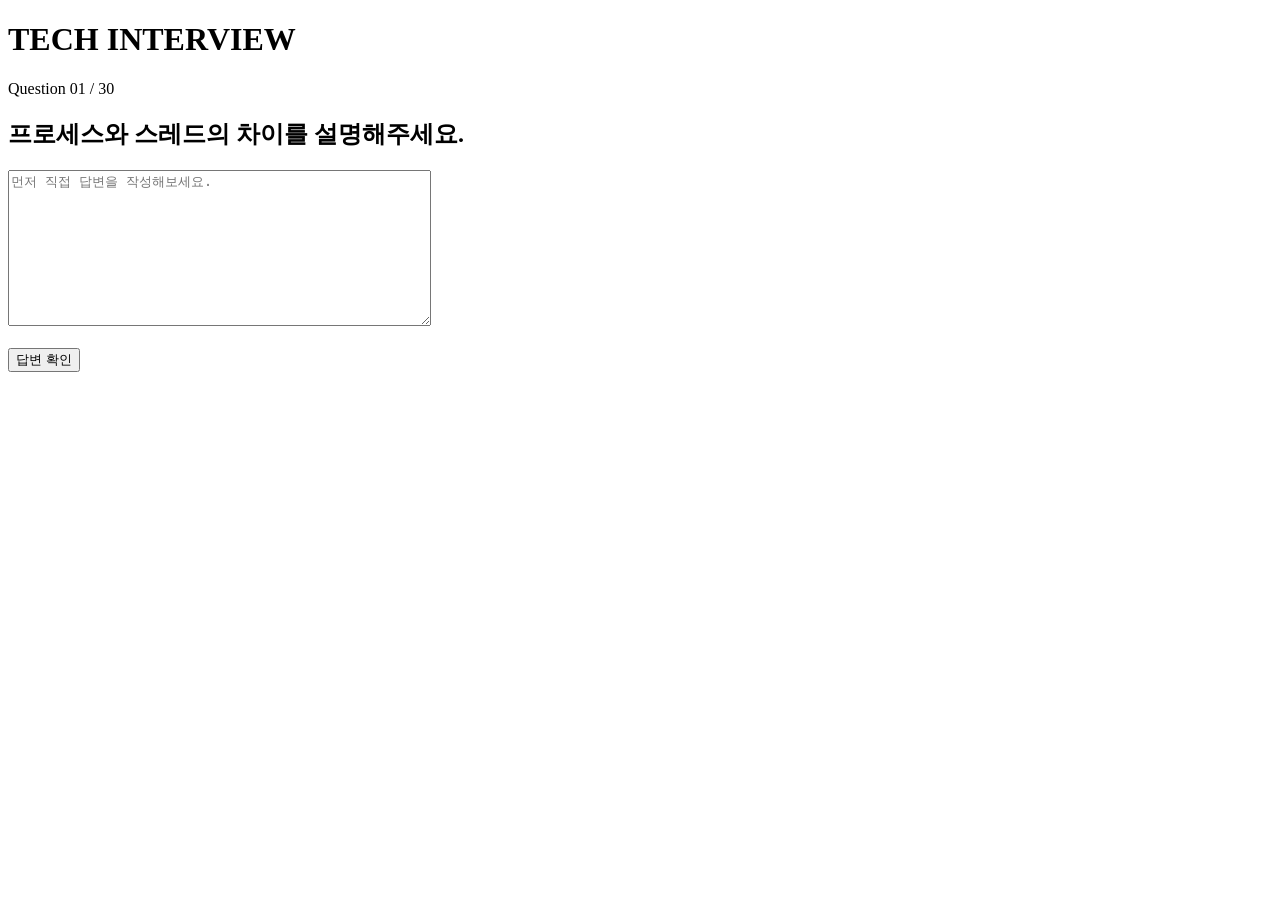
==== index.html @ 26f6b9c4 "Add initial HTML structure for Tech Interview page" ====
<!DOCTYPE html>
<html lang="ko">
<head>
    <meta charset="UTF-8">
    <meta name="viewport" content="width=device-width, initial-scale=1.0">

    <title>Tech Interview</title>
</head>

<body>

    <h1>TECH INTERVIEW</h1>

    <p>Question 01 / 30</p>

    <h2>프로세스와 스레드의 차이를 설명해주세요.</h2>

    <textarea
        placeholder="먼저 직접 답변을 작성해보세요."
        rows="10"
        cols="50"
    ></textarea>

    <br><br>

    <button>답변 확인</button>

</body>
</html>
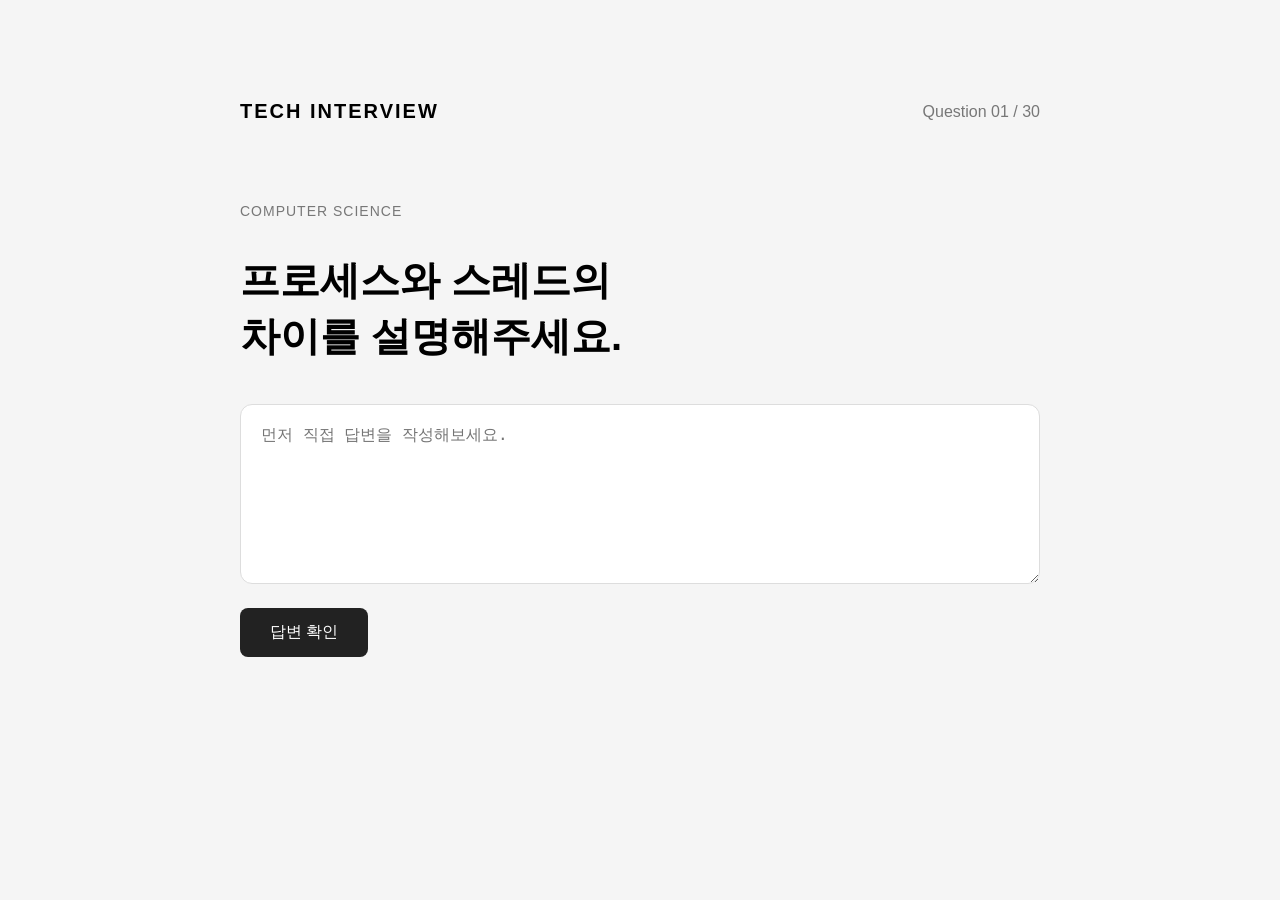
==== commit 49bb9b3b: "Refactor HTML structure for tech interview page" ====
--- a/index.html
+++ b/index.html
@@ -5,25 +5,33 @@
     <meta name="viewport" content="width=device-width, initial-scale=1.0">
 
     <title>Tech Interview</title>
+     <link rel="stylesheet" href="style.css">
 </head>
 
 <body>
 
-    <h1>TECH INTERVIEW</h1>
+    <main class="container">
 
-    <p>Question 01 / 30</p>
+        <header>
+            <p class="logo">TECH INTERVIEW</p>
+            <p class="progress">Question 01 / 30</p>
+        </header>
 
-    <h2>프로세스와 스레드의 차이를 설명해주세요.</h2>
+        <section class="question-section">
 
-    <textarea
-        placeholder="먼저 직접 답변을 작성해보세요."
-        rows="10"
-        cols="50"
-    ></textarea>
+            <p class="category">COMPUTER SCIENCE</p>
 
-    <br><br>
+            <h1>프로세스와 스레드의<br>차이를 설명해주세요.</h1>
 
-    <button>답변 확인</button>
+            <textarea
+                placeholder="먼저 직접 답변을 작성해보세요."
+            ></textarea>
+
+            <button>답변 확인</button>
+
+        </section>
+
+    </main>
 
 </body>
 </html>
--- a/style.css
+++ b/style.css
@@ -0,0 +1,68 @@
+* {
+    box-sizing: border-box;
+}
+
+body {
+    margin: 0;
+    background-color: #f5f5f5;
+    font-family: Arial, sans-serif;
+}
+
+.container {
+    width: 90%;
+    max-width: 800px;
+    margin: 80px auto;
+}
+
+header {
+    display: flex;
+    justify-content: space-between;
+    align-items: center;
+}
+
+.logo {
+    font-size: 20px;
+    font-weight: bold;
+    letter-spacing: 2px;
+}
+
+.progress {
+    color: #777;
+}
+
+.question-section {
+    margin-top: 60px;
+}
+
+.category {
+    color: #777;
+    font-size: 14px;
+    letter-spacing: 1px;
+}
+
+h1 {
+    font-size: 40px;
+    line-height: 1.4;
+    margin-bottom: 40px;
+}
+
+textarea {
+    width: 100%;
+    height: 180px;
+    padding: 20px;
+    border: 1px solid #ddd;
+    border-radius: 12px;
+    resize: vertical;
+    font-size: 16px;
+}
+
+button {
+    margin-top: 20px;
+    padding: 14px 30px;
+    border: none;
+    border-radius: 8px;
+    background-color: #222;
+    color: white;
+    font-size: 16px;
+    cursor: pointer;
+}
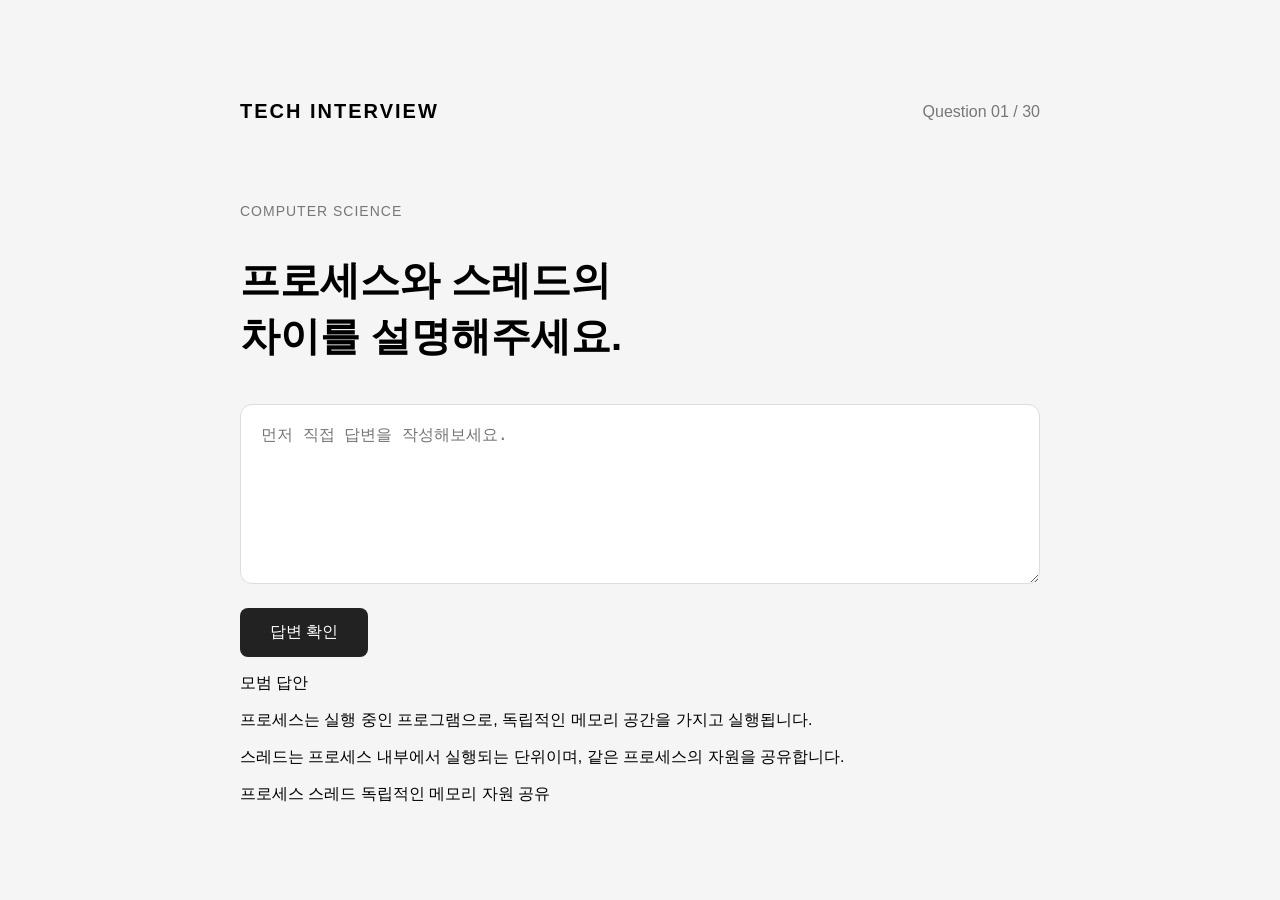
==== commit 143f2c13: "Update index.html" ====
--- a/index.html
+++ b/index.html
@@ -27,11 +27,37 @@
                 placeholder="먼저 직접 답변을 작성해보세요."
             ></textarea>
 
-            <button>답변 확인</button>
+            <button id="check-button">답변 확인</button>
 
+
+            <section id="result" class="result hidden">
+
+    <p class="result-title">모범 답안</p>
+
+    <p>
+        프로세스는 실행 중인 프로그램으로,
+        독립적인 메모리 공간을 가지고 실행됩니다.
+    </p>
+
+    <p>
+        스레드는 프로세스 내부에서 실행되는 단위이며,
+        같은 프로세스의 자원을 공유합니다.
+    </p>
+
+    <div class="keywords">
+        <span>프로세스</span>
+        <span>스레드</span>
+        <span>독립적인 메모리</span>
+        <span>자원 공유</span>
+    </div>
+
+</section>
+
+            
         </section>
 
     </main>
+    <script src="script.js"></script>
 
 </body>
 </html>
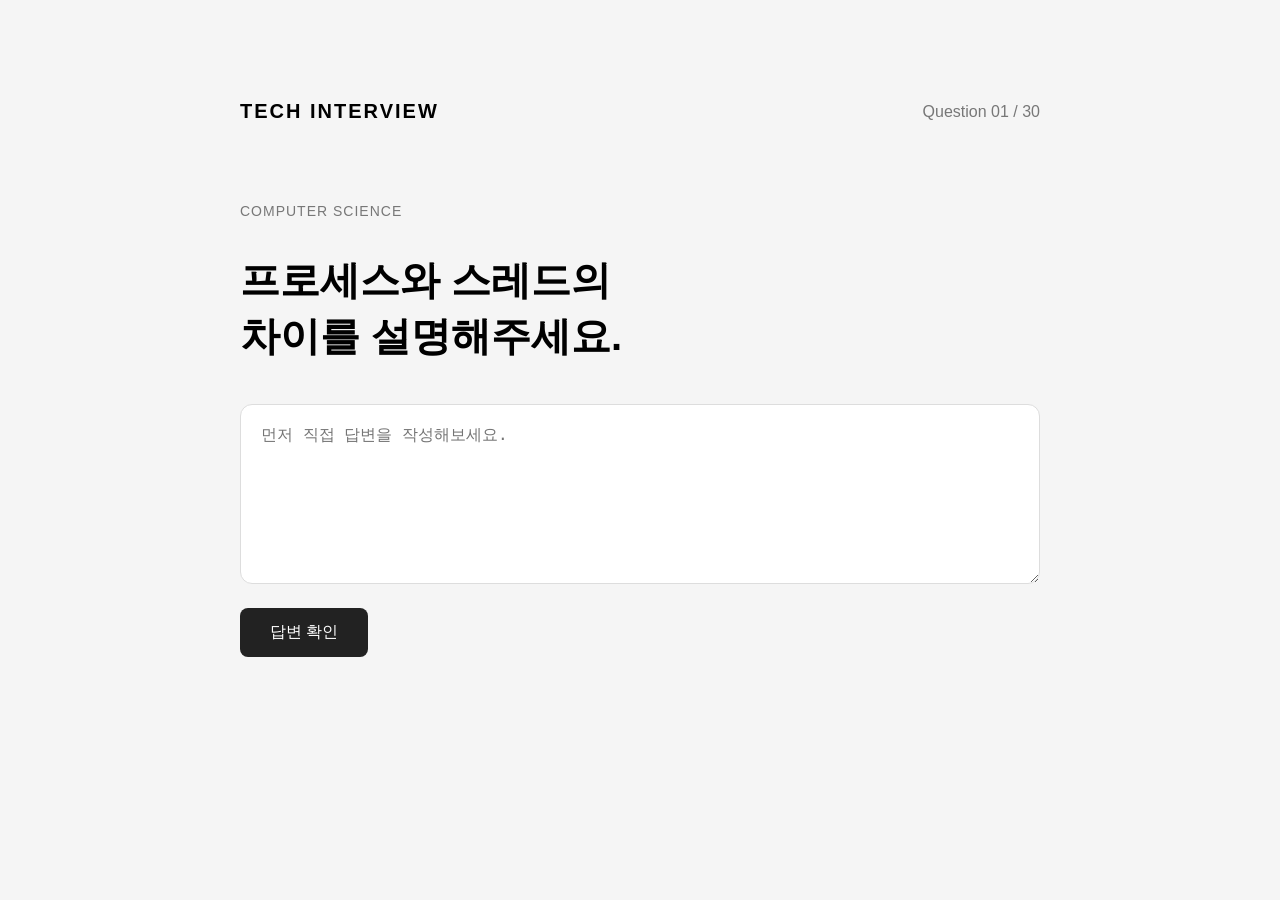
==== commit b63c74c7: "Add script tag for script.js in index.html" ====
--- a/index.html
+++ b/index.html
@@ -57,6 +57,7 @@
         </section>
 
     </main>
+    
     <script src="script.js"></script>
 
 </body>
--- a/style.css
+++ b/style.css
@@ -66,3 +66,33 @@
     font-size: 16px;
     cursor: pointer;
 }
+
+.result {
+    margin-top: 40px;
+    padding: 30px;
+    background-color: white;
+    border-radius: 12px;
+}
+
+.result-title {
+    font-size: 20px;
+    font-weight: bold;
+}
+
+.keywords {
+    display: flex;
+    flex-wrap: wrap;
+    gap: 10px;
+    margin-top: 20px;
+}
+
+.keywords span {
+    padding: 8px 12px;
+    background-color: #eeeeee;
+    border-radius: 20px;
+    font-size: 14px;
+}
+
+.hidden {
+    display: none;
+}
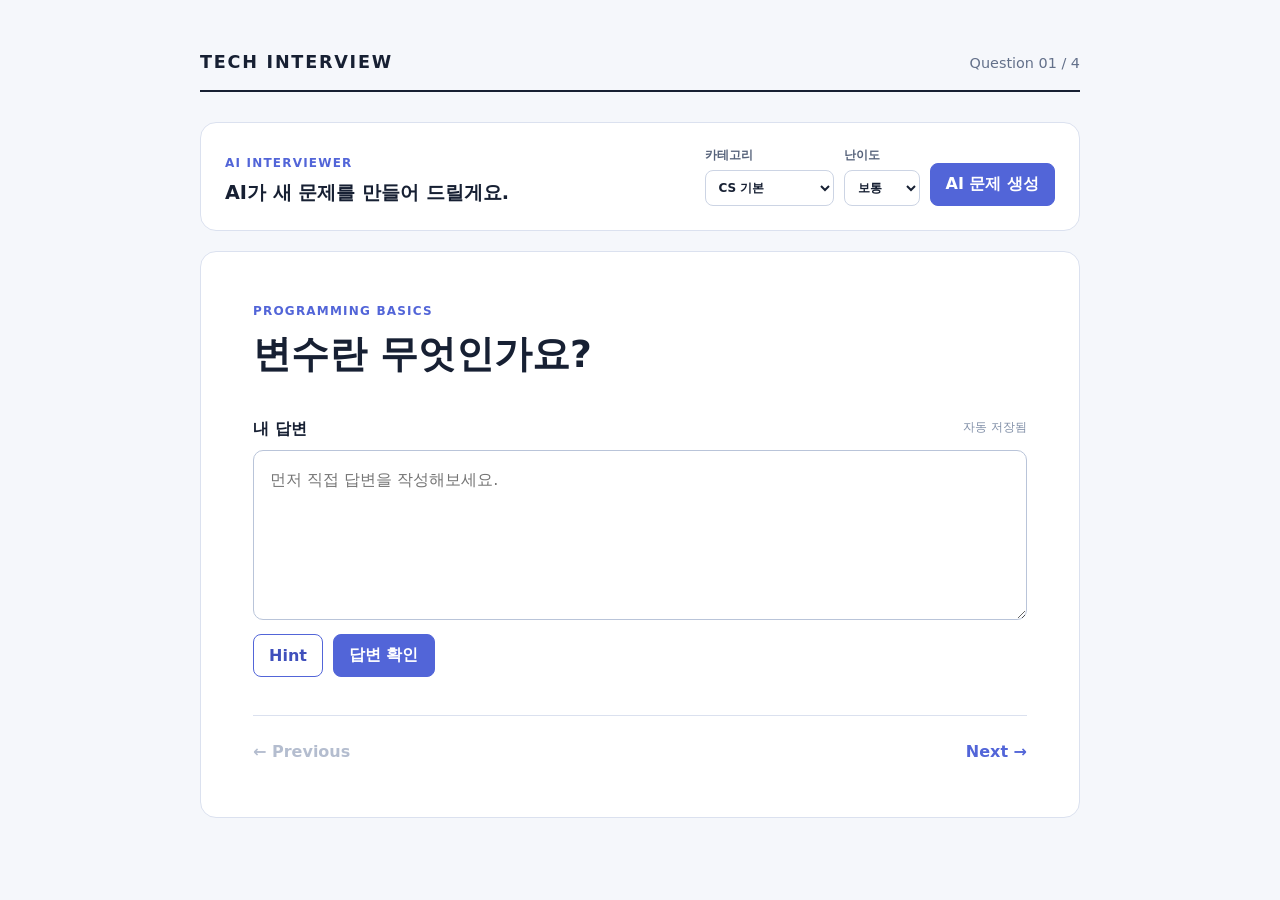
==== commit 3d93df93: "Update index.html" ====
--- a/index.html
+++ b/index.html
@@ -1,64 +1,69 @@
-<!DOCTYPE html>
+<!doctype html>
 <html lang="ko">
-<head>
-    <meta charset="UTF-8">
-    <meta name="viewport" content="width=device-width, initial-scale=1.0">
+  <head>
+    <meta charset="UTF-8" />
+    <meta name="viewport" content="width=device-width, initial-scale=1.0" />
+    <meta name="description" content="AI와 함께 하는 기술 면접 연습" />
+    <title>Tech Interview</title>
+    <link rel="stylesheet" href="style.css" />
+  </head>
+  <body>
+    <main class="container">
+      <header class="header">
+        <p class="logo">TECH INTERVIEW</p>
+        <p class="progress" id="progress">Question 01 / 12</p>
+      </header>
 
-    <title>Tech Interview</title>
-     <link rel="stylesheet" href="style.css">
-</head>
+      <section class="generator" aria-labelledby="generator-title">
+        <div>
+          <p class="eyebrow">AI INTERVIEWER</p>
+          <h2 id="generator-title">AI가 새 문제를 만들어 드릴게요.</h2>
+        </div>
+        <div class="generator-controls">
+          <label>카테고리
+            <select id="ai-category">
+              <option value="programming">프로그래밍 기초</option>
+              <option value="cs" selected>CS 기본</option>
+              <option value="development">개발 개념</option>
+              <option value="interview">기술 면접</option>
+            </select>
+          </label>
+          <label>난이도
+            <select id="ai-difficulty">
+              <option>쉬움</option><option selected>보통</option><option>어려움</option>
+            </select>
+          </label>
+          <button id="generate-button" class="primary">AI 문제 생성</button>
+        </div>
+      </section>
 
-<body>
+      <section class="question-section">
+        <p class="category" id="category"></p>
+        <h1 id="question"></h1>
 
-    <main class="container">
+        <div class="answer-heading"><label for="answer">내 답변</label><span id="save-status">자동 저장됨</span></div>
+        <textarea id="answer" placeholder="먼저 직접 답변을 작성해보세요."></textarea>
 
-        <header>
-            <p class="logo">TECH INTERVIEW</p>
-            <p class="progress">Question 01 / 30</p>
-        </header>
+        <div class="buttons">
+          <button id="hint-button" class="secondary">Hint</button>
+          <button id="check-button" class="primary">답변 확인</button>
+        </div>
+        <p id="hint" class="hint hidden"></p>
 
-        <section class="question-section">
-
-            <p class="category">COMPUTER SCIENCE</p>
-
-            <h1>프로세스와 스레드의<br>차이를 설명해주세요.</h1>
-
-            <textarea
-                placeholder="먼저 직접 답변을 작성해보세요."
-            ></textarea>
-
-            <button id="check-button">답변 확인</button>
-
-
-            <section id="result" class="result hidden">
-
-    <p class="result-title">모범 답안</p>
-
-    <p>
-        프로세스는 실행 중인 프로그램으로,
-        독립적인 메모리 공간을 가지고 실행됩니다.
-    </p>
-
-    <p>
-        스레드는 프로세스 내부에서 실행되는 단위이며,
-        같은 프로세스의 자원을 공유합니다.
-    </p>
-
-    <div class="keywords">
-        <span>프로세스</span>
-        <span>스레드</span>
-        <span>독립적인 메모리</span>
-        <span>자원 공유</span>
-    </div>
-
-</section>
-
-            
+        <section id="result" class="result hidden" aria-live="polite">
+          <p class="result-title">모범 답안</p>
+          <p id="model-answer"></p>
+          <p class="result-title keyword-title">핵심 키워드</p>
+          <div class="keywords" id="keywords"></div>
         </section>
 
+        <nav class="navigation" aria-label="문제 이동">
+          <button id="previous-button" class="text-button">← Previous</button>
+          <button id="next-button" class="text-button">Next →</button>
+        </nav>
+      </section>
     </main>
-    
+    <script src="config.js"></script>
     <script src="script.js"></script>
-
-</body>
+  </body>
 </html>
--- a/style.css
+++ b/style.css
@@ -1,98 +1,19 @@
-* {
-    box-sizing: border-box;
-}
-
-body {
-    margin: 0;
-    background-color: #f5f5f5;
-    font-family: Arial, sans-serif;
-}
-
-.container {
-    width: 90%;
-    max-width: 800px;
-    margin: 80px auto;
-}
-
-header {
-    display: flex;
-    justify-content: space-between;
-    align-items: center;
-}
-
-.logo {
-    font-size: 20px;
-    font-weight: bold;
-    letter-spacing: 2px;
-}
-
-.progress {
-    color: #777;
-}
-
-.question-section {
-    margin-top: 60px;
-}
-
-.category {
-    color: #777;
-    font-size: 14px;
-    letter-spacing: 1px;
-}
-
-h1 {
-    font-size: 40px;
-    line-height: 1.4;
-    margin-bottom: 40px;
-}
-
-textarea {
-    width: 100%;
-    height: 180px;
-    padding: 20px;
-    border: 1px solid #ddd;
-    border-radius: 12px;
-    resize: vertical;
-    font-size: 16px;
-}
-
-button {
-    margin-top: 20px;
-    padding: 14px 30px;
-    border: none;
-    border-radius: 8px;
-    background-color: #222;
-    color: white;
-    font-size: 16px;
-    cursor: pointer;
-}
-
-.result {
-    margin-top: 40px;
-    padding: 30px;
-    background-color: white;
-    border-radius: 12px;
-}
-
-.result-title {
-    font-size: 20px;
-    font-weight: bold;
-}
-
-.keywords {
-    display: flex;
-    flex-wrap: wrap;
-    gap: 10px;
-    margin-top: 20px;
-}
-
-.keywords span {
-    padding: 8px 12px;
-    background-color: #eeeeee;
-    border-radius: 20px;
-    font-size: 14px;
-}
-
-.hidden {
-    display: none;
-}
+:root { font-family: Inter, ui-sans-serif, system-ui, -apple-system, BlinkMacSystemFont, "Segoe UI", sans-serif; color: #172033; background: #f5f7fb; }
+* { box-sizing: border-box; }
+body { margin: 0; min-height: 100vh; }
+button, select, textarea { font: inherit; }
+button { cursor: pointer; }
+.container { width: min(880px, calc(100% - 32px)); margin: 0 auto; padding: 52px 0 64px; }
+.header { display: flex; align-items: baseline; justify-content: space-between; border-bottom: 2px solid #172033; padding-bottom: 18px; }
+.logo, .eyebrow, .category, .result-title { letter-spacing: .1em; font-weight: 800; }
+.logo { margin: 0; font-size: 1.1rem; }.progress { margin: 0; color: #63708a; font-size: .9rem; }.eyebrow, .category { color: #5265d8; font-size: .75rem; margin: 0 0 10px; }
+.generator { margin-top: 30px; border: 1px solid #dbe1ef; padding: 24px; border-radius: 16px; background: #fff; display: flex; gap: 24px; justify-content: space-between; align-items: end; }
+.generator h2 { margin: 0; font-size: 1.2rem; }.generator-controls { display: flex; align-items: end; gap: 10px; flex-wrap: wrap; }.generator label { display: grid; gap: 6px; font-size: .75rem; font-weight: 700; color: #56627a; }
+select { border: 1px solid #ccd4e4; border-radius: 8px; padding: 9px; background: white; color: #172033; }
+.question-section { background: #fff; border: 1px solid #dbe1ef; border-radius: 16px; padding: clamp(26px, 5vw, 52px); margin-top: 20px; }.question-section h1 { margin: 0 0 38px; font-size: clamp(1.6rem, 4vw, 2.35rem); line-height: 1.42; word-break: keep-all; }
+.answer-heading { display:flex; justify-content: space-between; margin-bottom: 10px; font-weight: 700; }.answer-heading span { color:#8290a8; font-size:.75rem; font-weight: 500; }
+textarea { display:block; width:100%; min-height: 170px; resize: vertical; border: 1px solid #b9c4d9; border-radius: 10px; padding: 16px; line-height: 1.6; outline-color: #5265d8; }
+.buttons { display: flex; gap: 10px; margin-top: 14px; }.primary, .secondary { border-radius: 8px; padding: 10px 15px; font-weight: 700; border: 1px solid #5265d8; }.primary { background:#5265d8; color:#fff; }.primary:disabled { opacity:.6; cursor: wait; }.secondary { background:#fff; color:#4050bc; }.hint { padding: 12px 14px; background:#f0f2ff; border-radius: 8px; color:#384587; line-height:1.55; }.hidden { display: none; }
+.result { margin-top: 28px; padding: 22px; background: #f7f9ff; border-left: 4px solid #5265d8; }.result-title { color:#5265d8; font-size:.75rem; margin:0 0 10px; }.result p:not(.result-title) { margin:0; line-height:1.7; white-space:pre-line; }.keyword-title { margin-top:22px; }.keywords { display:flex; flex-wrap:wrap; gap:8px; }.keywords span { background:#e5eaff; color:#31439d; border-radius:999px; padding:6px 10px; font-size:.82rem; }
+.navigation { display:flex; justify-content:space-between; border-top:1px solid #dbe1ef; margin-top:38px; padding-top:22px; }.text-button { border:0; background:none; color:#5265d8; font-weight:700; padding:4px 0; }.text-button:disabled { color:#b4bdcf; cursor:not-allowed; }
+@media (max-width: 650px) { .container { padding-top:28px; }.generator { align-items:stretch; flex-direction:column; }.generator-controls { display:grid; grid-template-columns:1fr 1fr; }.generator-controls button { grid-column:1/-1; }.header { align-items:flex-start; gap:8px; flex-direction:column; } }
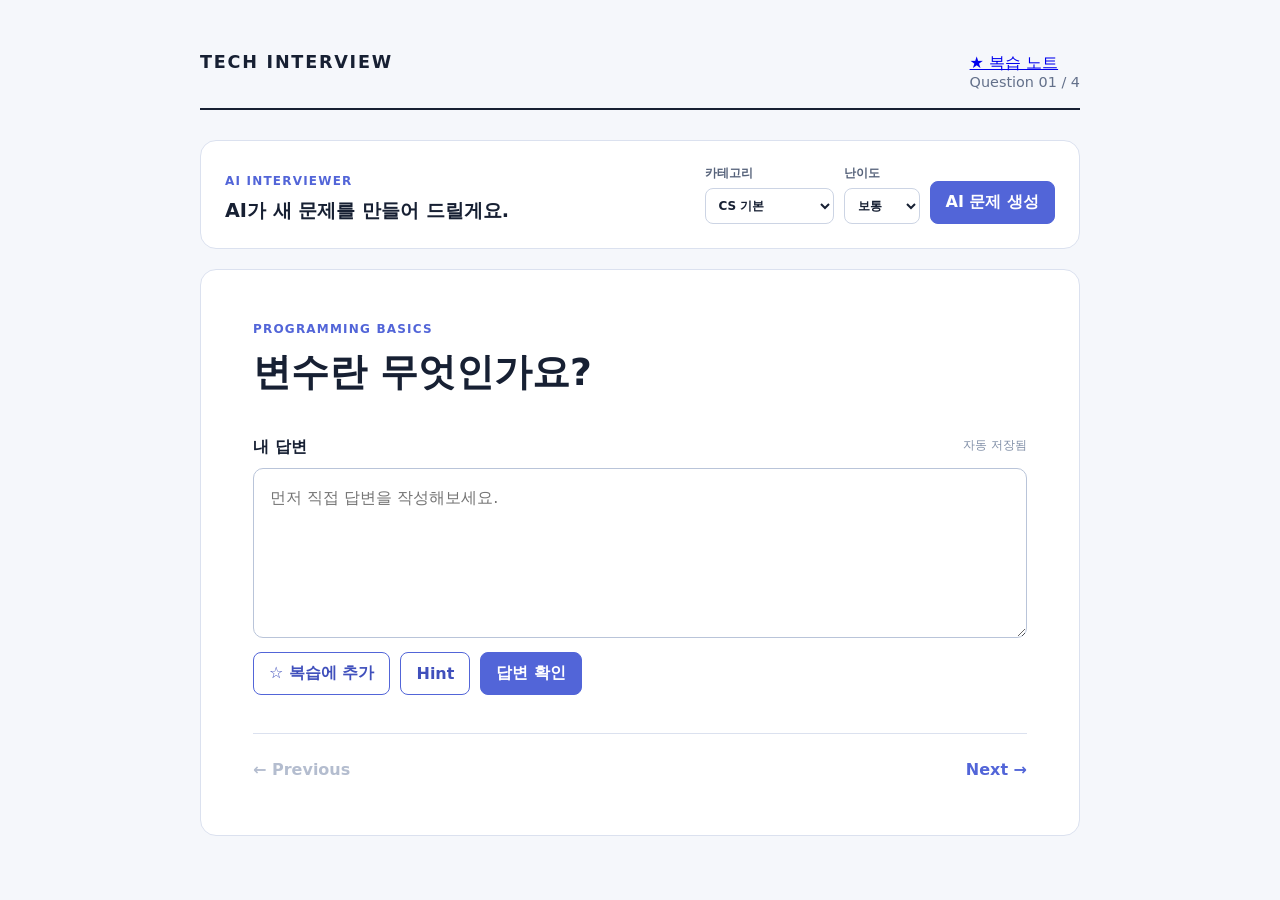
==== commit 4cc02baf: "Update index.html" ====
--- a/index.html
+++ b/index.html
@@ -11,7 +11,10 @@
     <main class="container">
       <header class="header">
         <p class="logo">TECH INTERVIEW</p>
-        <p class="progress" id="progress">Question 01 / 12</p>
+        <div class="header-actions">
+          <a class="review-link" href="review.html">★ 복습 노트</a>
+          <p class="progress" id="progress">Question 01 / 12</p>
+        </div>
       </header>
 
       <section class="generator" aria-labelledby="generator-title">
@@ -45,6 +48,7 @@
         <textarea id="answer" placeholder="먼저 직접 답변을 작성해보세요."></textarea>
 
         <div class="buttons">
+          <button id="bookmark-button" class="secondary" aria-pressed="false">☆ 복습에 추가</button>
           <button id="hint-button" class="secondary">Hint</button>
           <button id="check-button" class="primary">답변 확인</button>
         </div>
